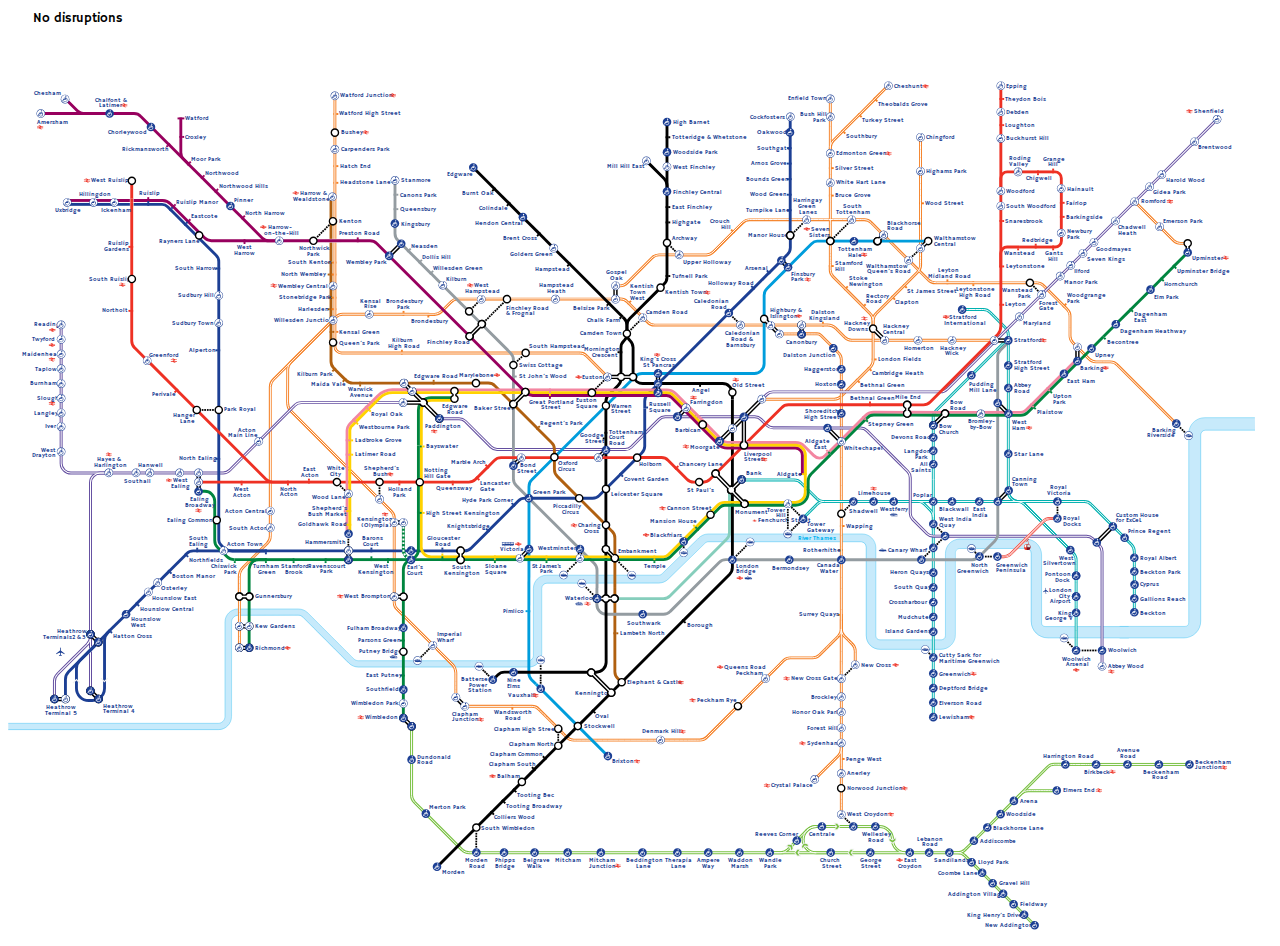
==== public/disruptions.html @ 58aa9926 "Added disruption map and link to cycles on public transport PDF" ====
<!DOCTYPE html>
<html lang="en">

<head>
    <link href="./assets/css/styles_disruptions.css" rel="stylesheet">
    <script src="./assets/js/constants.js"></script>
    <script src="./assets/js/disruptions.js"></script>
    <meta http-equiv="Content-Type" content="text/html;charset=utf-8" />
    <title>Disruptions</title>
</head>

<body>
    <div id="lines_container">
        <p id="lines_container_title">No disruptions</p>
    </div>
    <svg data-tag="May2018b" version="1.1" viewbox="0 0 1247 907" preserveAspectRatio="none"
        xmlns="http://www.w3.org/2000/svg" xmlns:xlink="http://www.w3.org/1999/xlink" width="1247.244px"
        height="907.087px">
        <!-- This svg node will be replaced by /tubemap.svg#status-map -->
    </svg>
    <script>
        let CACHE = {};
        document.addEventListener('DOMContentLoaded', function () {
            let svgNode = document.querySelector('svg');

            var
                bodyNode = svgNode.parentNode,
                url_root = "tubemap.svg",
                xhr = CACHE[url_root] = CACHE[url_root] || new XMLHttpRequest();

            xhr.open('GET', url_root);

            xhr.onload = function () {
                var container = document.createElement('x');
                container.innerHTML = xhr.responseText;

                var newSvgNode = container.querySelector('#status-map');

                if (newSvgNode) bodyNode.replaceChild(newSvgNode.cloneNode(true), svgNode);

                loadDisruptions(document, CACHE);
            };

            xhr.send();
        });
    </script>
</body>

</html>
---- public/assets/css/styles_disruptions.css ----
@import url(https://fonts.googleapis.com/css?family=Hammersmith+One);

svg {
    font-family: 'HammersmithOne', 'Hammersmith One';
    font-size: 4.6px;
}

@-webkit-keyframes flashline {
    0% {
        opacity: 0
    }

    15%,
    70% {
        opacity: 1
    }

    85%,
    100% {
        opacity: 0
    }
}

@keyframes flashline {
    0% {
        opacity: 0
    }

    15%,
    70% {
        opacity: 1
    }

    85%,
    100% {
        opacity: 0
    }
}

.linedisrupted {
    -webkit-animation: flashline 1s ease infinite;
    animation: flashline 1s ease infinite;
}

#lines_container {
    margin-left: 25px;
    
}

#lines_container_title {
    font-family: 'HammersmithOne', 'Hammersmith One';
    font-size: 13px;
    display: inline;
}

.button {
    text-align: center;
    font-family: 'HammersmithOne', 'Hammersmith One';
    font-size: 11px;
    display: inline-block;
    margin-left: 10px;
    margin-top: 10px;
    padding-left: 6px;
    padding-right: 6px;
    padding-top: 4px;
    padding-bottom: 4px;
    border-radius: 4px;
}
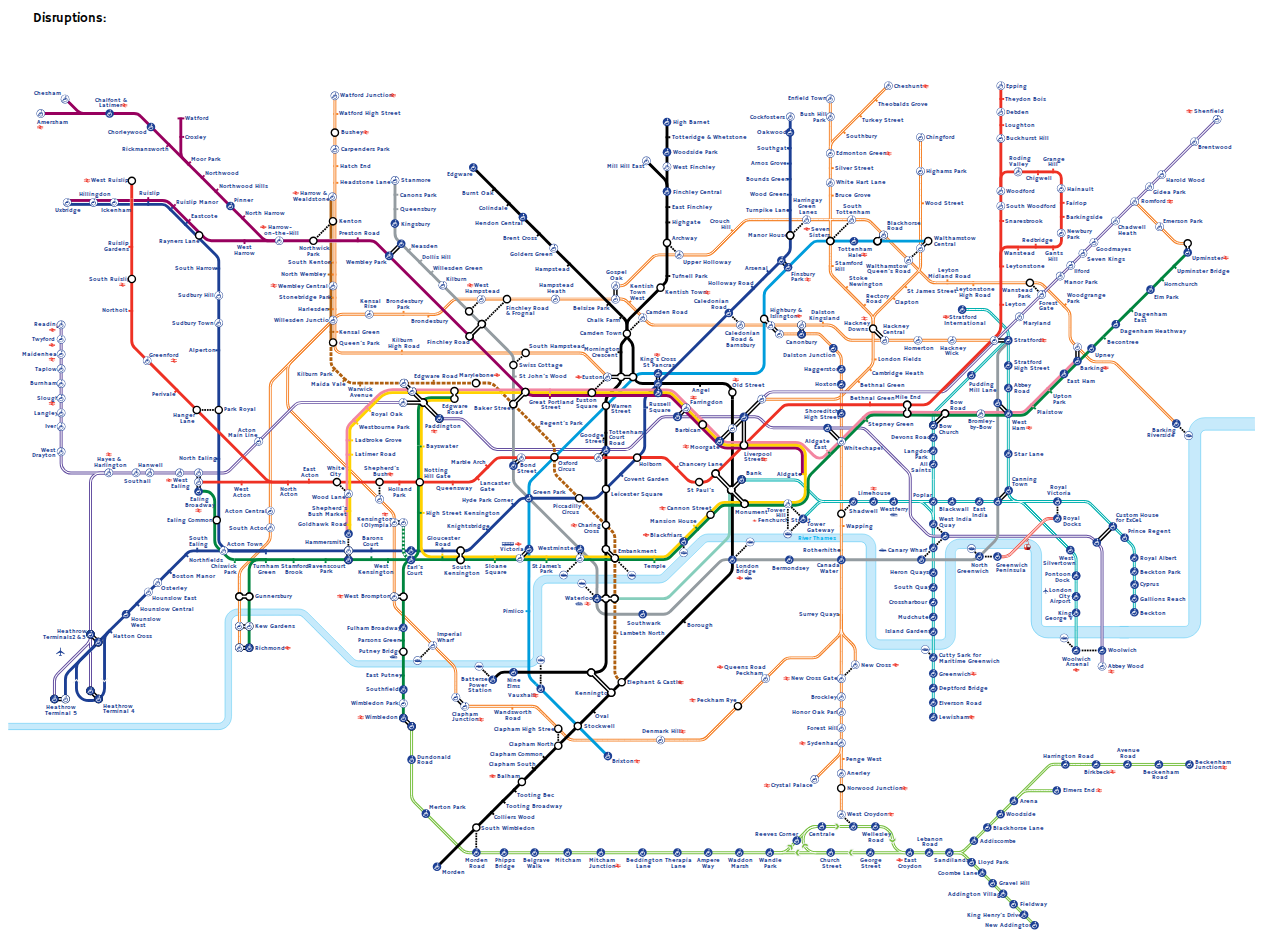
==== commit c36b68ae: "Started separating view from viewmodel" ====
--- a/public/disruptions.html
+++ b/public/disruptions.html
@@ -4,7 +4,9 @@
 <head>
     <link href="./assets/css/styles_disruptions.css" rel="stylesheet">
     <script src="./assets/js/constants.js"></script>
-    <script src="./assets/js/disruptions.js"></script>
+    <script src="./assets/js/disruptions/disruptions.js"></script>
+    <script src="./assets/js/disruptions/view.js"></script>
+    <script src="./assets/js/utils.js"></script>
     <meta http-equiv="Content-Type" content="text/html;charset=utf-8" />
     <title>Disruptions</title>
 </head>
@@ -19,30 +21,21 @@
         <!-- This svg node will be replaced by /tubemap.svg#status-map -->
     </svg>
     <script>
-        let CACHE = {};
-        document.addEventListener('DOMContentLoaded', function () {
+        let renderer = new DisruptionView()
+        renderer.showMap = function (map) {
+            var container = document.createElement('x');
+            container.innerHTML = map;
             let svgNode = document.querySelector('svg');
+            var bodyNode = svgNode.parentNode;
 
-            var
-                bodyNode = svgNode.parentNode,
-                url_root = "tubemap.svg",
-                xhr = CACHE[url_root] = CACHE[url_root] || new XMLHttpRequest();
+            var newSvgNode = container.querySelector('#status-map');
 
-            xhr.open('GET', url_root);
-
-            xhr.onload = function () {
-                var container = document.createElement('x');
-                container.innerHTML = xhr.responseText;
-
-                var newSvgNode = container.querySelector('#status-map');
-
-                if (newSvgNode) bodyNode.replaceChild(newSvgNode.cloneNode(true), svgNode);
-
-                loadDisruptions(document, CACHE);
-            };
-
-            xhr.send();
-        });
+            if (newSvgNode) bodyNode.replaceChild(newSvgNode.cloneNode(true), svgNode);
+        }
+        renderer.showError = function (error) {
+            handleError(error);
+        }
+        new DisruptionViewModel(document, renderer);
     </script>
 </body>
 
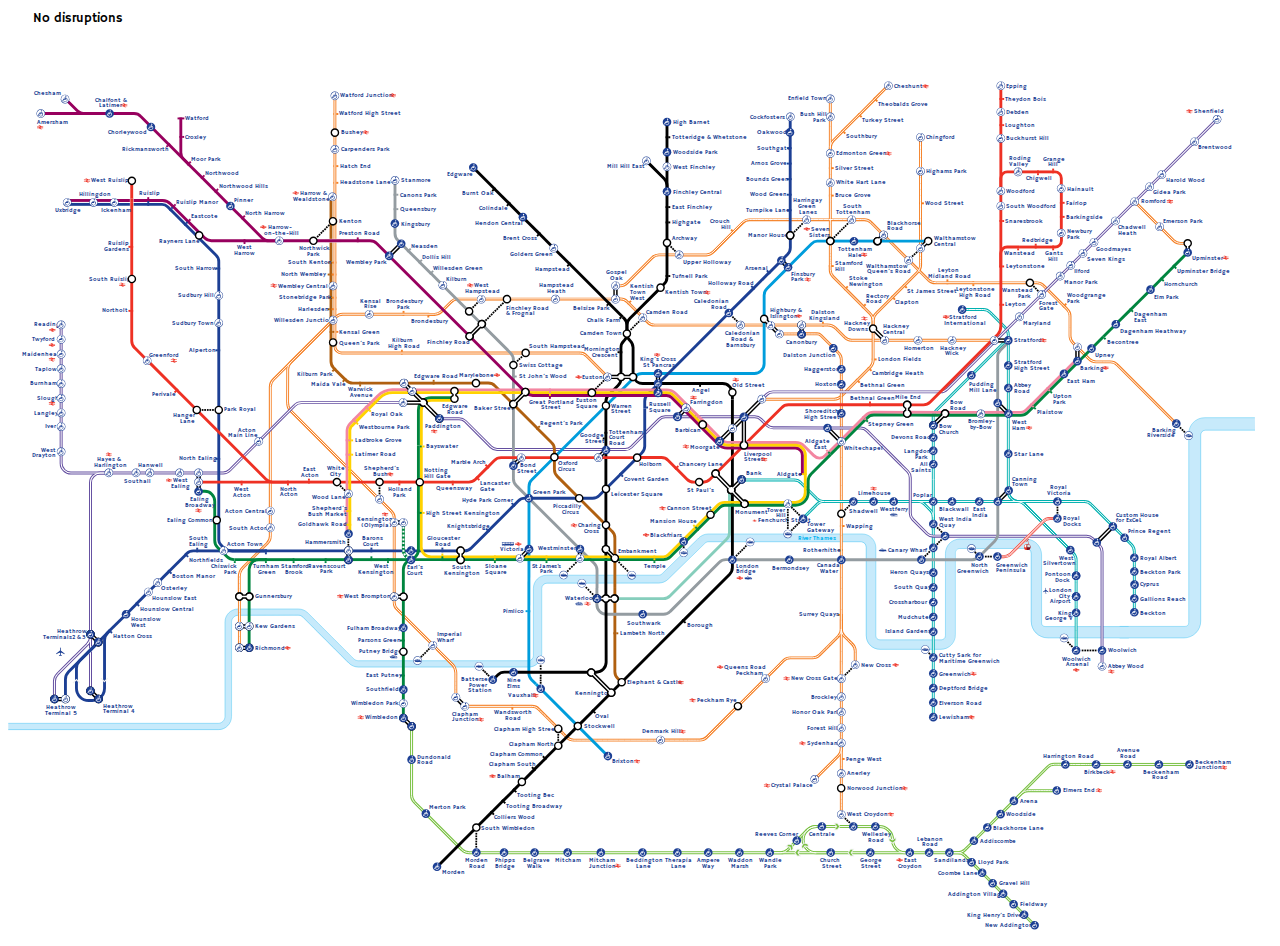
==== commit 9cad6816: "Finished separating view from viewmodel" ====
--- a/public/disruptions.html
+++ b/public/disruptions.html
@@ -3,10 +3,12 @@
 
 <head>
     <link href="./assets/css/styles_disruptions.css" rel="stylesheet">
-    <script src="./assets/js/constants.js"></script>
-    <script src="./assets/js/disruptions/disruptions.js"></script>
-    <script src="./assets/js/disruptions/view.js"></script>
-    <script src="./assets/js/utils.js"></script>
+    <script src="./assets/js/common/utils.js"></script>
+    <script src="./assets/js/common/error.js"></script>
+    <script src="./assets/js/common/constants.js"></script>
+    <script src="./assets/js/common/ViewModel.js"></script>  
+    <script src="./assets/js/features/disruptions/DisruptionsViewModel.js"></script>
+    <script src="./assets/js/features/disruptions/DisruptionsView.js"></script>
     <meta http-equiv="Content-Type" content="text/html;charset=utf-8" />
     <title>Disruptions</title>
 </head>
@@ -22,9 +24,17 @@
     </svg>
     <script>
         let renderer = new DisruptionView()
-        renderer.showMap = function (map) {
+        renderer.displayMap = displayMap;
+        renderer.displayDisruptions = displayDisruptions;
+        renderer.showError = globalHandleUIError;
+        new DisruptionViewModel(document, renderer);
+
+
+
+
+        function displayMap(mapData) {
             var container = document.createElement('x');
-            container.innerHTML = map;
+            container.innerHTML = mapData;
             let svgNode = document.querySelector('svg');
             var bodyNode = svgNode.parentNode;
 
@@ -32,10 +42,45 @@
 
             if (newSvgNode) bodyNode.replaceChild(newSvgNode.cloneNode(true), svgNode);
         }
-        renderer.showError = function (error) {
-            handleError(error);
+
+        function displayDisruptions(disruptionUIModels) {
+            if (disruptionUIModels.length > 0) {
+                document.querySelector('#lines_container_title').innerHTML = "Disruptions:";
+                var disruptedLinesContainer = document.querySelector('#lines_container');
+                disruptionUIModels.forEach(disruption => adaptDistruptionUIModel(disruption, disruptedLinesContainer));
+            } else {
+                document.querySelector('#lines_container_title').innerHTML = "No disruptions";
+            }
         }
-        new DisruptionViewModel(document, renderer);
+
+        function adaptDistruptionUIModel(disruption, container) {
+            var lineButton = document.createElement("div");
+            adaptLineUIModel(disruption.line, lineButton);
+            container.appendChild(lineButton);
+
+            var segments = disruption.segments;
+            segments.forEach(adaptSegmentUIModel);
+        }
+
+        function adaptLineUIModel(lineUIModel, node) {
+            node.setAttribute("class", "button");
+            node.style.backgroundColor = lineUIModel.backgroundColor;
+            node.style.color = lineUIModel.textColor;
+            node.innerHTML = lineUIModel.name;
+        }
+
+        function adaptSegmentUIModel(segment) {
+            var segmentNode = document.querySelector(segment.id);
+
+            if (!segmentNode) {
+                var segmentNode = document.querySelector(segment.idAlt);
+            }
+
+            if (segmentNode) {
+                segmentNode.setAttribute('class', "linedisrupted");
+                segmentNode.setAttribute('stroke-dasharray', "3, 1");
+            }
+        }
     </script>
 </body>
 
